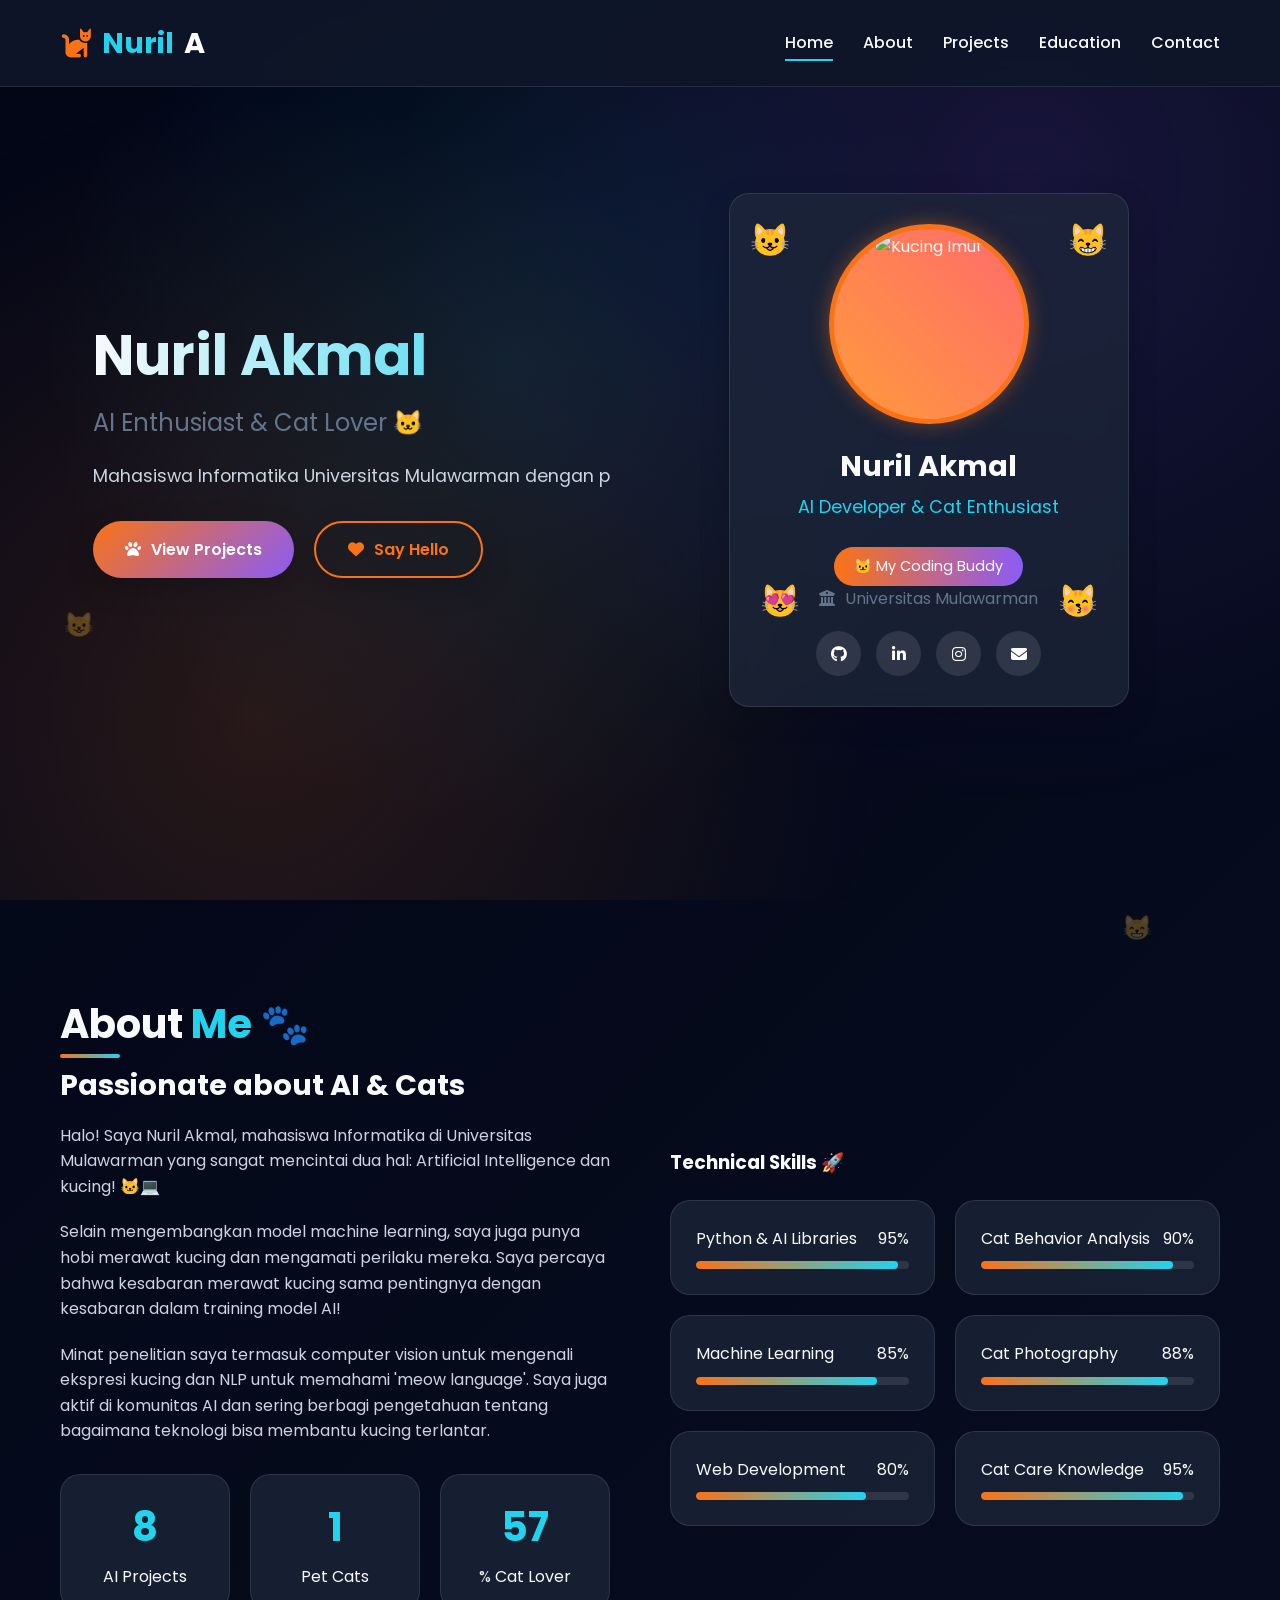
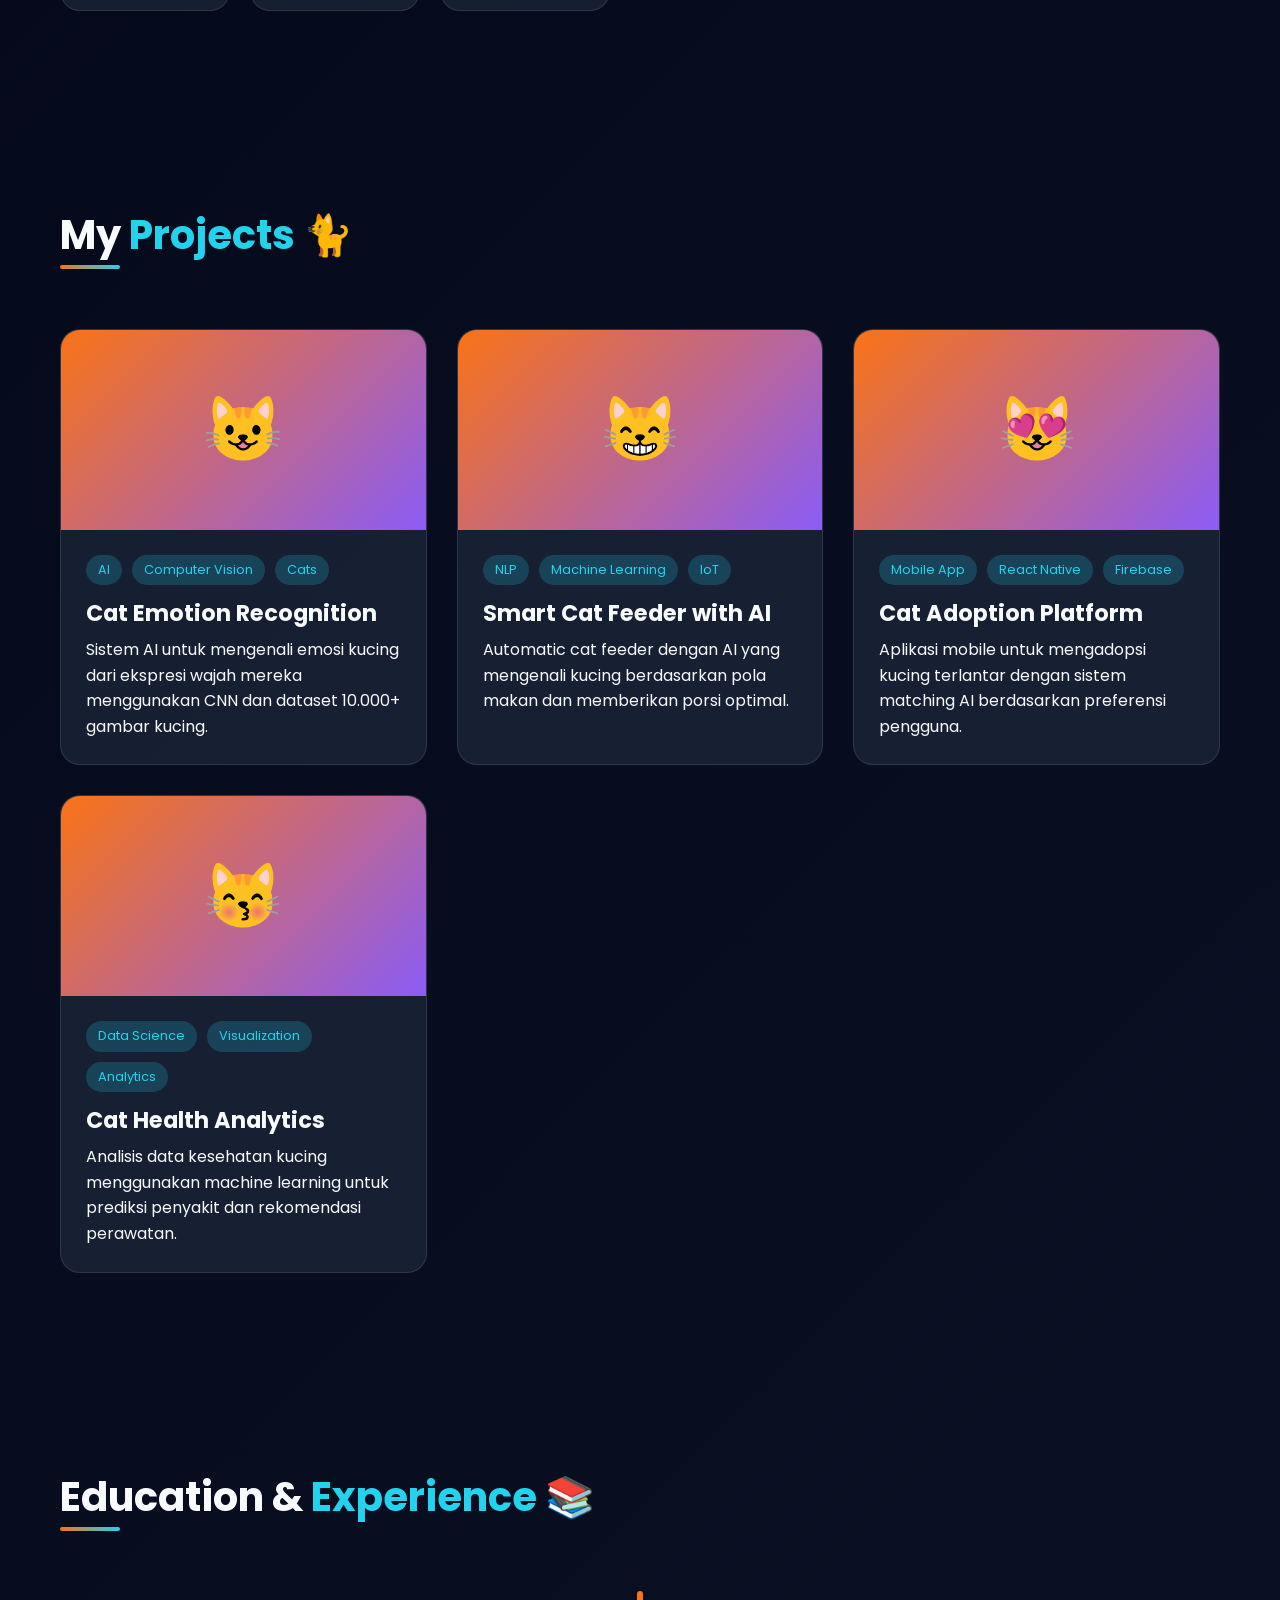
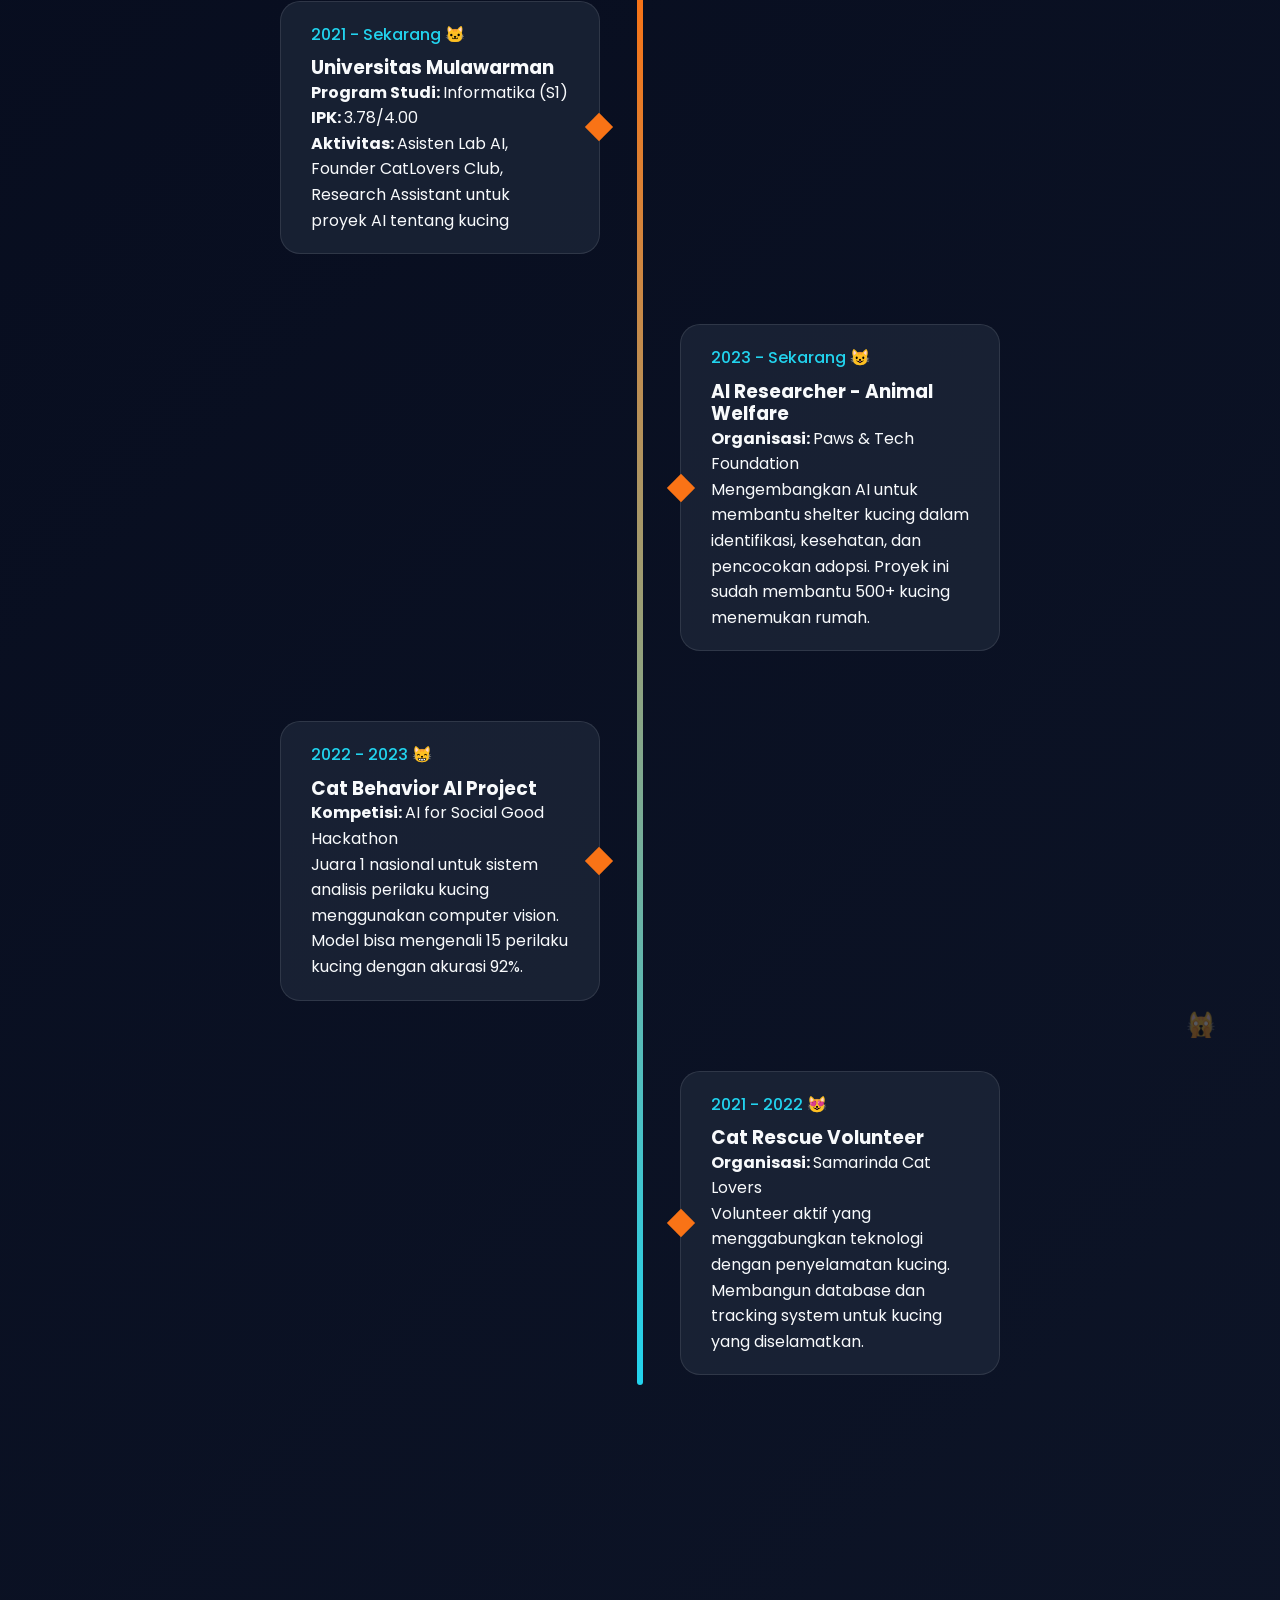
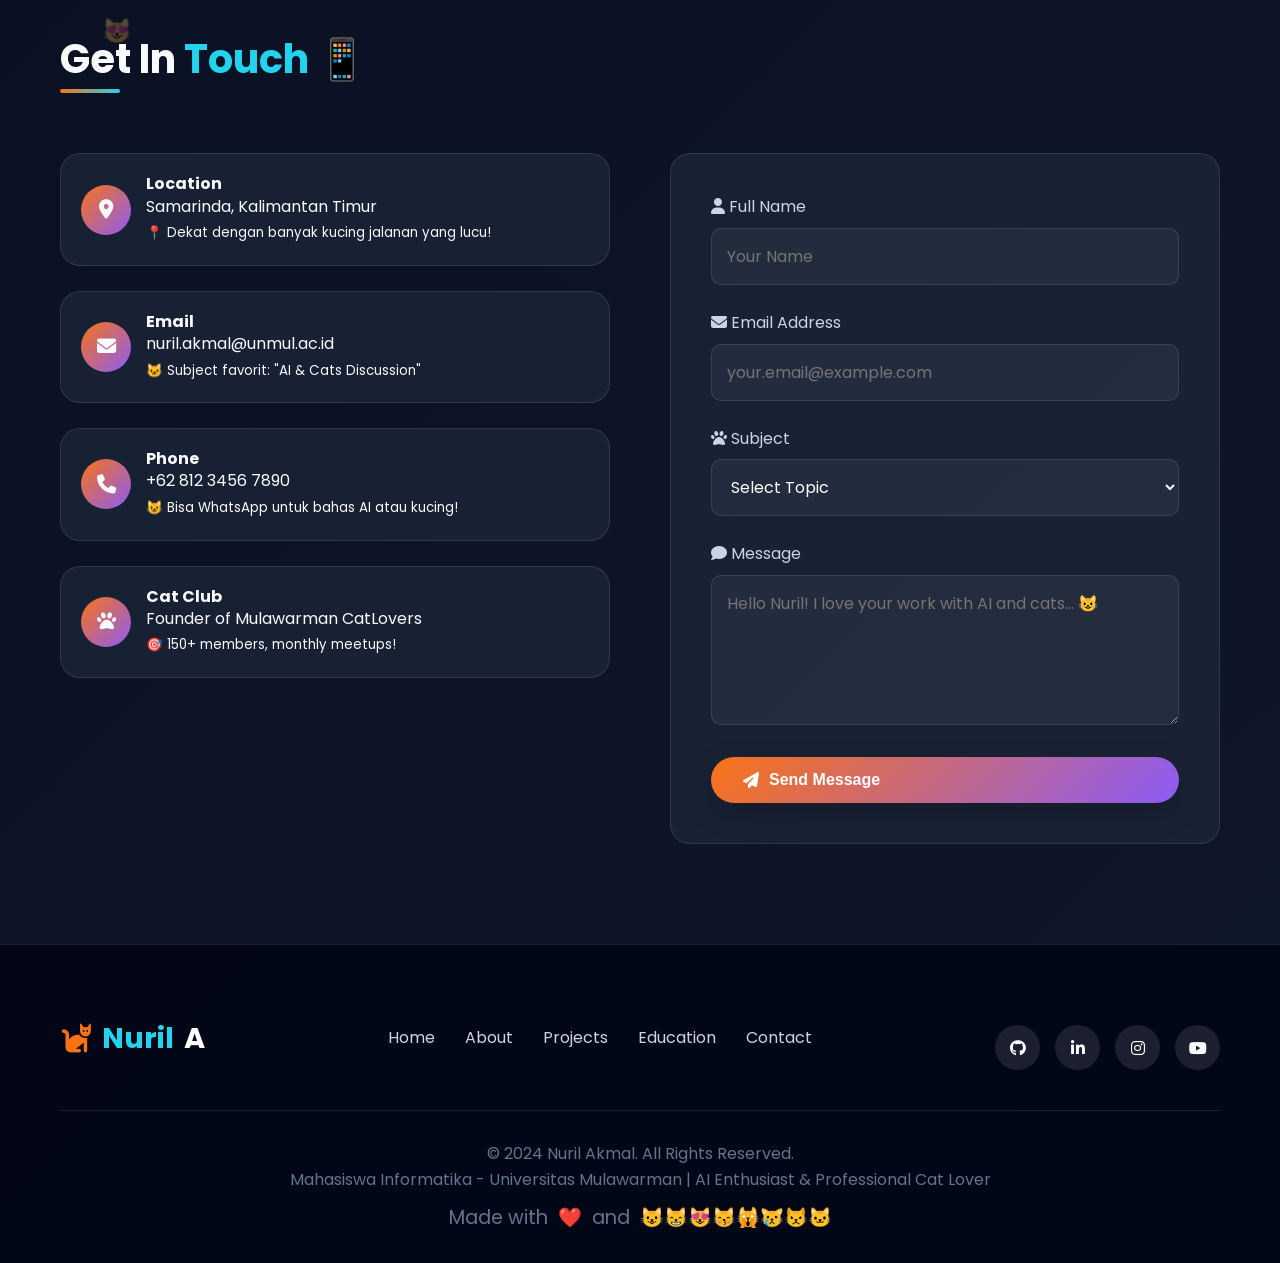
==== PORTOLIO/kucing.html @ caf28f59 "yapssss" ====
<!DOCTYPE html>
<html lang="id">
<head>
    <meta charset="UTF-8">
    <meta name="viewport" content="width=device-width, initial-scale=1.0">
    <title>Nuril Akmal - AI Enthusiast</title>
    <link rel="stylesheet" href="https://cdnjs.cloudflare.com/ajax/libs/font-awesome/6.4.0/css/all.min.css">
    <link rel="stylesheet" href="https://cdn.jsdelivr.net/npm/bootstrap-icons@1.10.0/font/bootstrap-icons.css">
    <link href="https://fonts.googleapis.com/css2?family=Poppins:wght@300;400;500;600;700&family=Roboto+Mono:wght@300;400;500&display=swap" rel="stylesheet">
    <style>
        :root {
            --primary: #f97316;
            --primary-dark: #ea580c;
            --secondary: #8b5cf6;
            --accent: #22d3ee;
            --dark: #0f172a;
            --darker: #020617;
            --light: #f8fafc;
            --gray: #64748b;
            --success: #10b981;
            --card-bg: rgba(30, 41, 59, 0.7);
            --glass: rgba(255, 255, 255, 0.1);
            --shadow: 0 10px 30px rgba(0, 0, 0, 0.2);
            --transition: all 0.4s cubic-bezier(0.175, 0.885, 0.32, 1.275);
            --border-radius: 20px;
        }

        * {
            margin: 0;
            padding: 0;
            box-sizing: border-box;
        }

        html {
            scroll-behavior: smooth;
        }

        body {
            font-family: 'Poppins', sans-serif;
            background: linear-gradient(135deg, var(--darker) 0%, var(--dark) 100%);
            color: var(--light);
            line-height: 1.6;
            overflow-x: hidden;
            position: relative;
        }

        body::before {
            content: '';
            position: fixed;
            top: 0;
            left: 0;
            width: 100%;
            height: 100%;
            background: 
                radial-gradient(circle at 20% 80%, rgba(249, 115, 22, 0.15) 0%, transparent 50%),
                radial-gradient(circle at 80% 20%, rgba(139, 92, 246, 0.15) 0%, transparent 50%),
                radial-gradient(circle at 40% 40%, rgba(34, 211, 238, 0.1) 0%, transparent 50%);
            z-index: -1;
        }

        .container {
            max-width: 1200px;
            margin: 0 auto;
            padding: 0 20px;
        }

        section {
            padding: 100px 0;
            position: relative;
        }

        h1, h2, h3, h4 {
            font-weight: 700;
            line-height: 1.2;
        }

        .section-title {
            font-size: 2.5rem;
            margin-bottom: 20px;
            position: relative;
            display: inline-block;
        }

        .section-title::after {
            content: '';
            position: absolute;
            bottom: -10px;
            left: 0;
            width: 60px;
            height: 4px;
            background: linear-gradient(90deg, var(--primary), var(--accent));
            border-radius: 2px;
        }

        .highlight {
            color: var(--accent);
        }

        .btn {
            display: inline-flex;
            align-items: center;
            gap: 10px;
            padding: 14px 32px;
            background: linear-gradient(135deg, var(--primary), var(--secondary));
            color: white;
            border: none;
            border-radius: 50px;
            font-weight: 600;
            font-size: 1rem;
            cursor: pointer;
            transition: var(--transition);
            text-decoration: none;
            box-shadow: var(--shadow);
        }

        .btn:hover {
            transform: translateY(-5px);
            box-shadow: 0 15px 30px rgba(249, 115, 22, 0.3);
            background: linear-gradient(135deg, var(--primary-dark), #7c3aed);
        }

        .btn-outline {
            background: transparent;
            border: 2px solid var(--primary);
            color: var(--primary);
        }

        .btn-outline:hover {
            background: var(--primary);
            color: white;
        }

        /* Header & Navigation */
        header {
            position: fixed;
            top: 0;
            left: 0;
            width: 100%;
            z-index: 1000;
            background: rgba(15, 23, 42, 0.9);
            backdrop-filter: blur(10px);
            padding: 20px 0;
            border-bottom: 1px solid rgba(255, 255, 255, 0.1);
            transition: var(--transition);
        }

        .navbar {
            display: flex;
            justify-content: space-between;
            align-items: center;
        }

        .logo {
            font-size: 1.8rem;
            font-weight: 700;
            color: white;
            text-decoration: none;
            display: flex;
            align-items: center;
            gap: 10px;
        }

        .logo span {
            color: var(--accent);
        }

        .logo i {
            color: var(--primary);
        }

        .nav-links {
            display: flex;
            gap: 30px;
        }

        .nav-links a {
            color: var(--light);
            text-decoration: none;
            font-weight: 500;
            font-size: 1rem;
            position: relative;
            transition: var(--transition);
        }

        .nav-links a::after {
            content: '';
            position: absolute;
            bottom: -5px;
            left: 0;
            width: 0;
            height: 2px;
            background: var(--accent);
            transition: width 0.3s ease;
        }

        .nav-links a:hover {
            color: var(--accent);
        }

        .nav-links a:hover::after,
        .nav-links a.active::after {
            width: 100%;
        }

        .mobile-menu-btn {
            display: none;
            background: none;
            border: none;
            color: white;
            font-size: 1.5rem;
            cursor: pointer;
        }

        /* Hero Section */
        .hero {
            min-height: 100vh;
            display: flex;
            align-items: center;
            padding-top: 100px;
        }

        .hero-content {
            display: grid;
            grid-template-columns: 1fr 1fr;
            gap: 60px;
            align-items: center;
        }

        .hero-text h1 {
            font-size: 3.5rem;
            margin-bottom: 15px;
            background: linear-gradient(90deg, var(--light), var(--accent));
            -webkit-background-clip: text;
            background-clip: text;
            color: transparent;
        }

        .hero-text .subtitle {
            font-size: 1.5rem;
            color: var(--gray);
            margin-bottom: 20px;
        }

        .hero-text p {
            font-size: 1.1rem;
            margin-bottom: 30px;
            color: #cbd5e1;
        }

        .hero-btns {
            display: flex;
            gap: 20px;
            margin-top: 30px;
        }

        .hero-image {
            position: relative;
            display: flex;
            justify-content: center;
        }

        .profile-card {
            background: var(--card-bg);
            backdrop-filter: blur(10px);
            border-radius: var(--border-radius);
            padding: 30px;
            width: 100%;
            max-width: 400px;
            box-shadow: var(--shadow);
            border: 1px solid rgba(255, 255, 255, 0.1);
            text-align: center;
            position: relative;
            overflow: hidden;
        }

        .cat-emoji {
            position: absolute;
            font-size: 2rem;
            z-index: 1;
            animation: float 3s ease-in-out infinite;
        }

        .cat-emoji:nth-child(1) { top: 20px; left: 20px; animation-delay: 0s; }
        .cat-emoji:nth-child(2) { top: 20px; right: 20px; animation-delay: 0.5s; }
        .cat-emoji:nth-child(3) { bottom: 80px; left: 30px; animation-delay: 1s; }
        .cat-emoji:nth-child(4) { bottom: 80px; right: 30px; animation-delay: 1.5s; }

        .profile-img {
            width: 200px;
            height: 200px;
            border-radius: 50%;
            margin: 0 auto 25px;
            border: 5px solid var(--primary);
            padding: 5px;
            position: relative;
            overflow: hidden;
            background: linear-gradient(45deg, #ff9a3c, #ff6b6b);
            box-shadow: 0 0 20px rgba(249, 115, 22, 0.4);
        }

        .profile-img img {
            width: 100%;
            height: 100%;
            border-radius: 50%;
            object-fit: cover;
            transition: var(--transition);
        }

        .profile-img:hover img {
            transform: scale(1.05);
        }

        .cat-name-tag {
            background: linear-gradient(90deg, var(--primary), var(--secondary));
            color: white;
            padding: 8px 20px;
            border-radius: 30px;
            display: inline-block;
            margin-top: 10px;
            font-size: 0.9rem;
        }

        .profile-info h3 {
            font-size: 1.8rem;
            margin-bottom: 10px;
        }

        .profile-info .title {
            color: var(--accent);
            font-size: 1.1rem;
            margin-bottom: 15px;
        }

        .university {
            display: flex;
            align-items: center;
            gap: 10px;
            justify-content: center;
            color: var(--gray);
            margin-bottom: 20px;
        }

        .social-links {
            display: flex;
            justify-content: center;
            gap: 15px;
            margin-top: 20px;
        }

        .social-links a {
            width: 45px;
            height: 45px;
            border-radius: 50%;
            background: rgba(255, 255, 255, 0.1);
            display: flex;
            align-items: center;
            justify-content: center;
            color: white;
            text-decoration: none;
            transition: var(--transition);
        }

        .social-links a:hover {
            background: var(--primary);
            transform: translateY(-5px);
        }

        /* About Section */
        .about-content {
            display: grid;
            grid-template-columns: 1fr 1fr;
            gap: 60px;
            align-items: center;
        }

        .about-text h3 {
            font-size: 1.8rem;
            margin-bottom: 20px;
        }

        .about-text p {
            margin-bottom: 20px;
            color: #cbd5e1;
        }

        .stats {
            display: grid;
            grid-template-columns: repeat(3, 1fr);
            gap: 20px;
            margin-top: 30px;
        }

        .stat-item {
            text-align: center;
            padding: 20px;
            background: var(--card-bg);
            border-radius: var(--border-radius);
            border: 1px solid rgba(255, 255, 255, 0.1);
            position: relative;
            overflow: hidden;
        }

        .stat-item:hover::before {
            content: '🐱';
            position: absolute;
            top: 10px;
            right: 10px;
            font-size: 1.2rem;
        }

        .stat-item .number {
            font-size: 2.5rem;
            font-weight: 700;
            color: var(--accent);
            margin-bottom: 5px;
        }

        .skills-container {
            display: grid;
            grid-template-columns: repeat(2, 1fr);
            gap: 20px;
        }

        .skill-item {
            background: var(--card-bg);
            padding: 25px;
            border-radius: var(--border-radius);
            border: 1px solid rgba(255, 255, 255, 0.1);
            position: relative;
        }

        .skill-header {
            display: flex;
            justify-content: space-between;
            margin-bottom: 10px;
        }

        .skill-bar {
            height: 8px;
            background: rgba(255, 255, 255, 0.1);
            border-radius: 4px;
            overflow: hidden;
        }

        .skill-progress {
            height: 100%;
            background: linear-gradient(90deg, var(--primary), var(--accent));
            border-radius: 4px;
            width: 0;
            transition: width 1.5s ease;
        }

        /* Projects Section */
        .projects-grid {
            display: grid;
            grid-template-columns: repeat(auto-fill, minmax(350px, 1fr));
            gap: 30px;
            margin-top: 50px;
        }

        .project-card {
            background: var(--card-bg);
            border-radius: var(--border-radius);
            overflow: hidden;
            border: 1px solid rgba(255, 255, 255, 0.1);
            transition: var(--transition);
            position: relative;
        }

        .project-card:hover {
            transform: translateY(-15px);
            box-shadow: 0 20px 40px rgba(0, 0, 0, 0.3);
        }

        .project-card:hover::before {
            content: '😺';
            position: absolute;
            top: 15px;
            right: 15px;
            font-size: 1.5rem;
            z-index: 2;
        }

        .project-img {
            height: 200px;
            width: 100%;
            background: linear-gradient(135deg, var(--primary), var(--secondary));
            position: relative;
            overflow: hidden;
            display: flex;
            align-items: center;
            justify-content: center;
        }

        .project-img .cat-project {
            font-size: 4rem;
        }

        .project-img .overlay {
            position: absolute;
            top: 0;
            left: 0;
            width: 100%;
            height: 100%;
            background: rgba(0, 0, 0, 0.7);
            display: flex;
            align-items: center;
            justify-content: center;
            opacity: 0;
            transition: var(--transition);
        }

        .project-card:hover .project-img .overlay {
            opacity: 1;
        }

        .project-content {
            padding: 25px;
        }

        .project-tags {
            display: flex;
            gap: 10px;
            flex-wrap: wrap;
            margin-bottom: 15px;
        }

        .project-tag {
            padding: 5px 12px;
            background: rgba(34, 211, 238, 0.2);
            color: var(--accent);
            border-radius: 20px;
            font-size: 0.8rem;
        }

        .project-content h3 {
            font-size: 1.4rem;
            margin-bottom: 10px;
        }

        /* Education Section */
        .timeline {
            position: relative;
            max-width: 800px;
            margin: 50px auto 0;
        }

        .timeline::after {
            content: '';
            position: absolute;
            width: 6px;
            background: linear-gradient(to bottom, var(--primary), var(--accent));
            top: 0;
            bottom: 0;
            left: 50%;
            margin-left: -3px;
            border-radius: 3px;
        }

        .timeline-item {
            padding: 10px 40px;
            position: relative;
            width: 50%;
            box-sizing: border-box;
            margin-bottom: 50px;
        }

        .timeline-item:nth-child(odd) {
            left: 0;
        }

        .timeline-item:nth-child(even) {
            left: 50%;
        }

        .timeline-content {
            padding: 20px 30px;
            background: var(--card-bg);
            border-radius: var(--border-radius);
            border: 1px solid rgba(255, 255, 255, 0.1);
            position: relative;
        }

        .timeline-item:nth-child(odd) .timeline-content::after {
            content: '';
            position: absolute;
            width: 20px;
            height: 20px;
            right: -10px;
            background: var(--primary);
            top: 50%;
            transform: translateY(-50%) rotate(45deg);
        }

        .timeline-item:nth-child(even) .timeline-content::after {
            content: '';
            position: absolute;
            width: 20px;
            height: 20px;
            left: -10px;
            background: var(--primary);
            top: 50%;
            transform: translateY(-50%) rotate(45deg);
        }

        .timeline-content .date {
            color: var(--accent);
            font-weight: 500;
            margin-bottom: 10px;
        }

        /* Contact Section */
        .contact-container {
            display: grid;
            grid-template-columns: 1fr 1fr;
            gap: 60px;
            margin-top: 50px;
        }

        .contact-info {
            display: flex;
            flex-direction: column;
            gap: 25px;
        }

        .contact-item {
            display: flex;
            align-items: center;
            gap: 15px;
            padding: 20px;
            background: var(--card-bg);
            border-radius: var(--border-radius);
            border: 1px solid rgba(255, 255, 255, 0.1);
            transition: var(--transition);
        }

        .contact-item:hover {
            transform: translateX(10px);
            border-color: var(--primary);
        }

        .contact-icon {
            width: 50px;
            height: 50px;
            border-radius: 50%;
            background: linear-gradient(135deg, var(--primary), var(--secondary));
            display: flex;
            align-items: center;
            justify-content: center;
            font-size: 1.2rem;
        }

        .contact-form {
            background: var(--card-bg);
            padding: 40px;
            border-radius: var(--border-radius);
            border: 1px solid rgba(255, 255, 255, 0.1);
        }

        .form-group {
            margin-bottom: 25px;
        }

        .form-group label {
            display: block;
            margin-bottom: 8px;
            color: #cbd5e1;
        }

        .form-control {
            width: 100%;
            padding: 15px;
            background: rgba(255, 255, 255, 0.05);
            border: 1px solid rgba(255, 255, 255, 0.1);
            border-radius: 10px;
            color: white;
            font-family: 'Poppins', sans-serif;
            font-size: 1rem;
            transition: var(--transition);
        }

        .form-control:focus {
            outline: none;
            border-color: var(--primary);
            box-shadow: 0 0 0 3px rgba(249, 115, 22, 0.2);
        }

        textarea.form-control {
            min-height: 150px;
            resize: vertical;
        }

        /* Footer */
        footer {
            background: rgba(2, 6, 23, 0.9);
            padding: 60px 0 30px;
            border-top: 1px solid rgba(255, 255, 255, 0.1);
        }

        .footer-content {
            display: flex;
            justify-content: space-between;
            align-items: center;
            margin-bottom: 40px;
        }

        .footer-links {
            display: flex;
            gap: 30px;
        }

        .footer-links a {
            color: #cbd5e1;
            text-decoration: none;
            transition: var(--transition);
        }

        .footer-links a:hover {
            color: var(--accent);
        }

        .copyright {
            text-align: center;
            color: #64748b;
            padding-top: 30px;
            border-top: 1px solid rgba(255, 255, 255, 0.1);
        }

        .cat-signature {
            display: flex;
            justify-content: center;
            gap: 10px;
            margin-top: 10px;
            font-size: 1.2rem;
        }

        /* Animations */
        @keyframes float {
            0%, 100% { transform: translateY(0); }
            50% { transform: translateY(-20px); }
        }

        @keyframes bounce {
            0%, 100% { transform: translateY(0); }
            50% { transform: translateY(-10px); }
        }

        @keyframes pulse {
            0%, 100% { opacity: 1; }
            50% { opacity: 0.5; }
        }

        .floating {
            animation: float 5s ease-in-out infinite;
        }

        .bouncing {
            animation: bounce 2s ease-in-out infinite;
        }

        .pulse {
            animation: pulse 2s ease-in-out infinite;
        }

        /* Cat-themed decorations */
        .cat-decoration {
            position: absolute;
            font-size: 1.5rem;
            z-index: 0;
            opacity: 0.3;
        }

        /* Responsive Design */
        @media (max-width: 992px) {
            .hero-content,
            .about-content,
            .contact-container {
                grid-template-columns: 1fr;
                gap: 40px;
            }

            .hero-text h1 {
                font-size: 2.8rem;
            }

            .timeline::after {
                left: 31px;
            }

            .timeline-item {
                width: 100%;
                padding-left: 70px;
                padding-right: 25px;
            }

            .timeline-item:nth-child(even) {
                left: 0;
            }

            .timeline-item:nth-child(odd) .timeline-content::after,
            .timeline-item:nth-child(even) .timeline-content::after {
                left: -10px;
                right: auto;
            }
        }

        @media (max-width: 768px) {
            .nav-links {
                display: none;
                position: absolute;
                top: 100%;
                left: 0;
                width: 100%;
                background: rgba(15, 23, 42, 0.95);
                backdrop-filter: blur(10px);
                flex-direction: column;
                padding: 20px;
                gap: 15px;
                border-top: 1px solid rgba(255, 255, 255, 0.1);
            }

            .nav-links.active {
                display: flex;
            }

            .mobile-menu-btn {
                display: block;
            }

            .hero-text h1 {
                font-size: 2.3rem;
            }

            .section-title {
                font-size: 2rem;
            }

            .stats {
                grid-template-columns: 1fr;
            }

            .skills-container {
                grid-template-columns: 1fr;
            }

            .projects-grid {
                grid-template-columns: 1fr;
            }

            .footer-content {
                flex-direction: column;
                gap: 30px;
                text-align: center;
            }

            .footer-links {
                flex-direction: column;
                gap: 15px;
            }
        }
    </style>
</head>
<body>
    <!-- Cat Decorations -->
    <div class="cat-decoration" style="top: 10%; left: 5%;">😺</div>
    <div class="cat-decoration" style="top: 15%; right: 10%;">😸</div>
    <div class="cat-decoration" style="bottom: 20%; left: 8%;">😻</div>
    <div class="cat-decoration" style="bottom: 30%; right: 5%;">🙀</div>
    <div class="cat-decoration" style="top: 40%; left: 15%;">😽</div>

    <!-- Header & Navigation -->
    <header id="header">
        <div class="container">
            <nav class="navbar">
                <a href="#" class="logo">
                    <i class="fas fa-cat"></i>
                    <span>Nuril</span>A
                </a>
                
                <div class="nav-links" id="navLinks">
                    <a href="#home" class="active">Home</a>
                    <a href="#about">About</a>
                    <a href="#projects">Projects</a>
                    <a href="#education">Education</a>
                    <a href="#contact">Contact</a>
                </div>
                
                <button class="mobile-menu-btn" id="mobileMenuBtn">
                    <i class="fas fa-bars"></i>
                </button>
            </nav>
        </div>
    </header>

    <!-- Hero Section -->
    <section id="home" class="hero">
        <div class="container">
            <div class="hero-content">
                <div class="hero-text">
                    <h1>Nuril Akmal</h1>
                    <div class="subtitle">AI Enthusiast & Cat Lover 🐱</div>
                    <p>Mahasiswa Informatika Universitas Mulawarman dengan passion di bidang Artificial Intelligence dan Machine Learning. Saya percaya bahwa teknologi AI bisa membuat dunia lebih baik, sama seperti kucing membuat hidup lebih bahagia! 😻</p>
                    
                    <div class="hero-btns">
                        <a href="#projects" class="btn">
                            <i class="fas fa-paw"></i> View Projects
                        </a>
                        <a href="#contact" class="btn btn-outline">
                            <i class="fas fa-heart"></i> Say Hello
                        </a>
                    </div>
                </div>
                
                <div class="hero-image floating">
                    <div class="profile-card">
                        <div class="cat-emoji">😺</div>
                        <div class="cat-emoji">😸</div>
                        <div class="cat-emoji">😻</div>
                        <div class="cat-emoji">😽</div>
                        
                        <div class="profile-img">
                            <img src="https://images.unsplash.com/photo-1514888286974-6d03bde4ba14?ixlib=rb-4.0.3&ixid=M3wxMjA3fDB8MHxwaG90by1wYWdlfHx8fGVufDB8fHx8fA%3D%3D&auto=format&fit=crop&w=774&q=80" alt="Kucing Imut">
                        </div>
                        
                        <div class="profile-info">
                            <h3>Nuril Akmal</h3>
                            <div class="title">AI Developer & Cat Enthusiast</div>
                            <div class="cat-name-tag">🐱 My Coding Buddy</div>
                            <div class="university">
                                <i class="fas fa-university"></i>
                                <span>Universitas Mulawarman</span>
                            </div>
                            <div class="social-links">
                                <a href="https://github.com" target="_blank"><i class="fab fa-github"></i></a>
                                <a href="https://linkedin.com" target="_blank"><i class="fab fa-linkedin-in"></i></a>
                                <a href="https://instagram.com" target="_blank"><i class="fab fa-instagram"></i></a>
                                <a href="mailto:nuril@example.com"><i class="fas fa-envelope"></i></a>
                            </div>
                        </div>
                    </div>
                </div>
            </div>
        </div>
    </section>

    <!-- About Section -->
    <section id="about">
        <div class="container">
            <h2 class="section-title">About <span class="highlight">Me</span> 🐾</h2>
            
            <div class="about-content">
                <div class="about-text">
                    <h3>Passionate about AI & Cats</h3>
                    <p>Halo! Saya Nuril Akmal, mahasiswa Informatika di Universitas Mulawarman yang sangat mencintai dua hal: Artificial Intelligence dan kucing! 🐱💻</p>
                    
                    <p>Selain mengembangkan model machine learning, saya juga punya hobi merawat kucing dan mengamati perilaku mereka. Saya percaya bahwa kesabaran merawat kucing sama pentingnya dengan kesabaran dalam training model AI!</p>
                    
                    <p>Minat penelitian saya termasuk computer vision untuk mengenali ekspresi kucing dan NLP untuk memahami 'meow language'. Saya juga aktif di komunitas AI dan sering berbagi pengetahuan tentang bagaimana teknologi bisa membantu kucing terlantar.</p>
                    
                    <div class="stats">
                        <div class="stat-item">
                            <div class="number" data-target="15">0</div>
                            <div>AI Projects</div>
                        </div>
                        <div class="stat-item">
                            <div class="number" data-target="3">0</div>
                            <div>Pet Cats</div>
                        </div>
                        <div class="stat-item">
                            <div class="number" data-target="100">0</div>
                            <div>% Cat Lover</div>
                        </div>
                    </div>
                </div>
                
                <div class="skills">
                    <h3 style="margin-bottom: 25px;">Technical Skills 🚀</h3>
                    <div class="skills-container">
                        <div class="skill-item">
                            <div class="skill-header">
                                <span>Python & AI Libraries</span>
                                <span>95%</span>
                            </div>
                            <div class="skill-bar">
                                <div class="skill-progress" data-width="95"></div>
                            </div>
                        </div>
                        
                        <div class="skill-item">
                            <div class="skill-header">
                                <span>Cat Behavior Analysis</span>
                                <span>90%</span>
                            </div>
                            <div class="skill-bar">
                                <div class="skill-progress" data-width="90"></div>
                            </div>
                        </div>
                        
                        <div class="skill-item">
                            <div class="skill-header">
                                <span>Machine Learning</span>
                                <span>85%</span>
                            </div>
                            <div class="skill-bar">
                                <div class="skill-progress" data-width="85"></div>
                            </div>
                        </div>
                        
                        <div class="skill-item">
                            <div class="skill-header">
                                <span>Cat Photography</span>
                                <span>88%</span>
                            </div>
                            <div class="skill-bar">
                                <div class="skill-progress" data-width="88"></div>
                            </div>
                        </div>
                        
                        <div class="skill-item">
                            <div class="skill-header">
                                <span>Web Development</span>
                                <span>80%</span>
                            </div>
                            <div class="skill-bar">
                                <div class="skill-progress" data-width="80"></div>
                            </div>
                        </div>
                        
                        <div class="skill-item">
                            <div class="skill-header">
                                <span>Cat Care Knowledge</span>
                                <span>95%</span>
                            </div>
                            <div class="skill-bar">
                                <div class="skill-progress" data-width="95"></div>
                            </div>
                        </div>
                    </div>
                </div>
            </div>
        </div>
    </section>

    <!-- Projects Section -->
    <section id="projects">
        <div class="container">
            <h2 class="section-title">My <span class="highlight">Projects</span> 🐈</h2>
            
            <div class="projects-grid">
                <div class="project-card">
                    <div class="project-img">
                        <div class="cat-project">😺</div>
                        <div class="overlay">
                            <a href="#" class="btn">View Details</a>
                        </div>
                    </div>
                    <div class="project-content">
                        <div class="project-tags">
                            <span class="project-tag">AI</span>
                            <span class="project-tag">Computer Vision</span>
                            <span class="project-tag">Cats</span>
                        </div>
                        <h3>Cat Emotion Recognition</h3>
                        <p>Sistem AI untuk mengenali emosi kucing dari ekspresi wajah mereka menggunakan CNN dan dataset 10.000+ gambar kucing.</p>
                    </div>
                </div>
                
                <div class="project-card">
                    <div class="project-img">
                        <div class="cat-project">😸</div>
                        <div class="overlay">
                            <a href="#" class="btn">View Details</a>
                        </div>
                    </div>
                    <div class="project-content">
                        <div class="project-tags">
                            <span class="project-tag">NLP</span>
                            <span class="project-tag">Machine Learning</span>
                            <span class="project-tag">IoT</span>
                        </div>
                        <h3>Smart Cat Feeder with AI</h3>
                        <p>Automatic cat feeder dengan AI yang mengenali kucing berdasarkan pola makan dan memberikan porsi optimal.</p>
                    </div>
                </div>
                
                <div class="project-card">
                    <div class="project-img">
                        <div class="cat-project">😻</div>
                        <div class="overlay">
                            <a href="#" class="btn">View Details</a>
                        </div>
                    </div>
                    <div class="project-content">
                        <div class="project-tags">
                            <span class="project-tag">Mobile App</span>
                            <span class="project-tag">React Native</span>
                            <span class="project-tag">Firebase</span>
                        </div>
                        <h3>Cat Adoption Platform</h3>
                        <p>Aplikasi mobile untuk mengadopsi kucing terlantar dengan sistem matching AI berdasarkan preferensi pengguna.</p>
                    </div>
                </div>
                
                <div class="project-card">
                    <div class="project-img">
                        <div class="cat-project">😽</div>
                        <div class="overlay">
                            <a href="#" class="btn">View Details</a>
                        </div>
                    </div>
                    <div class="project-content">
                        <div class="project-tags">
                            <span class="project-tag">Data Science</span>
                            <span class="project-tag">Visualization</span>
                            <span class="project-tag">Analytics</span>
                        </div>
                        <h3>Cat Health Analytics</h3>
                        <p>Analisis data kesehatan kucing menggunakan machine learning untuk prediksi penyakit dan rekomendasi perawatan.</p>
                    </div>
                </div>
            </div>
        </div>
    </section>

    <!-- Education Section -->
    <section id="education">
        <div class="container">
            <h2 class="section-title">Education & <span class="highlight">Experience</span> 📚</h2>
            
            <div class="timeline">
                <div class="timeline-item">
                    <div class="timeline-content">
                        <div class="date">2021 - Sekarang 🐱</div>
                        <h3>Universitas Mulawarman</h3>
                        <p><strong>Program Studi: </strong>Informatika (S1)</p>
                        <p><strong>IPK: </strong>3.78/4.00</p>
                        <p><strong>Aktivitas: </strong>Asisten Lab AI, Founder CatLovers Club, Research Assistant untuk proyek AI tentang kucing</p>
                    </div>
                </div>
                
                <div class="timeline-item">
                    <div class="timeline-content">
                        <div class="date">2023 - Sekarang 😺</div>
                        <h3>AI Researcher - Animal Welfare</h3>
                        <p><strong>Organisasi: </strong>Paws & Tech Foundation</p>
                        <p>Mengembangkan AI untuk membantu shelter kucing dalam identifikasi, kesehatan, dan pencocokan adopsi. Proyek ini sudah membantu 500+ kucing menemukan rumah.</p>
                    </div>
                </div>
                
                <div class="timeline-item">
                    <div class="timeline-content">
                        <div class="date">2022 - 2023 😸</div>
                        <h3>Cat Behavior AI Project</h3>
                        <p><strong>Kompetisi: </strong>AI for Social Good Hackathon</p>
                        <p>Juara 1 nasional untuk sistem analisis perilaku kucing menggunakan computer vision. Model bisa mengenali 15 perilaku kucing dengan akurasi 92%.</p>
                    </div>
                </div>
                
                <div class="timeline-item">
                    <div class="timeline-content">
                        <div class="date">2021 - 2022 😻</div>
                        <h3>Cat Rescue Volunteer</h3>
                        <p><strong>Organisasi: </strong>Samarinda Cat Lovers</p>
                        <p>Volunteer aktif yang menggabungkan teknologi dengan penyelamatan kucing. Membangun database dan tracking system untuk kucing yang diselamatkan.</p>
                    </div>
                </div>
            </div>
        </div>
    </section>

    <!-- Contact Section -->
    <section id="contact">
        <div class="container">
            <h2 class="section-title">Get In <span class="highlight">Touch</span> 📱</h2>
            
            <div class="contact-container">
                <div class="contact-info">
                    <div class="contact-item">
                        <div class="contact-icon">
                            <i class="fas fa-map-marker-alt"></i>
                        </div>
                        <div>
                            <h4>Location</h4>
                            <p>Samarinda, Kalimantan Timur</p>
                            <small>📍 Dekat dengan banyak kucing jalanan yang lucu!</small>
                        </div>
                    </div>
                    
                    <div class="contact-item">
                        <div class="contact-icon">
                            <i class="fas fa-envelope"></i>
                        </div>
                        <div>
                            <h4>Email</h4>
                            <p>nuril.akmal@unmul.ac.id</p>
                            <small>🐱 Subject favorit: "AI & Cats Discussion"</small>
                        </div>
                    </div>
                    
                    <div class="contact-item">
                        <div class="contact-icon">
                            <i class="fas fa-phone"></i>
                        </div>
                        <div>
                            <h4>Phone</h4>
                            <p>+62 812 3456 7890</p>
                            <small>😺 Bisa WhatsApp untuk bahas AI atau kucing!</small>
                        </div>
                    </div>
                    
                    <div class="contact-item">
                        <div class="contact-icon">
                            <i class="fas fa-paw"></i>
                        </div>
                        <div>
                            <h4>Cat Club</h4>
                            <p>Founder of Mulawarman CatLovers</p>
                            <small>🎯 150+ members, monthly meetups!</small>
                        </div>
                    </div>
                </div>
                
                <div class="contact-form">
                    <form id="contactForm">
                        <div class="form-group">
                            <label for="name"><i class="fas fa-user"></i> Full Name</label>
                            <input type="text" id="name" class="form-control" placeholder="Your Name" required>
                        </div>
                        
                        <div class="form-group">
                            <label for="email"><i class="fas fa-envelope"></i> Email Address</label>
                            <input type="email" id="email" class="form-control" placeholder="your.email@example.com" required>
                        </div>
                        
                        <div class="form-group">
                            <label for="subject"><i class="fas fa-paw"></i> Subject</label>
                            <select id="subject" class="form-control" required>
                                <option value="">Select Topic</option>
                                <option value="ai">AI Project Discussion</option>
                                <option value="cats">Cat Care & Rescue</option>
                                <option value="collab">Collaboration Opportunity</option>
                                <option value="other">Other Inquiry</option>
                            </select>
                        </div>
                        
                        <div class="form-group">
                            <label for="message"><i class="fas fa-comment"></i> Message</label>
                            <textarea id="message" class="form-control" placeholder="Hello Nuril! I love your work with AI and cats... 😺" required></textarea>
                        </div>
                        
                        <button type="submit" class="btn" style="width: 100%;">
                            <i class="fas fa-paper-plane"></i> Send Message
                        </button>
                    </form>
                </div>
            </div>
        </div>
    </section>

    <!-- Footer -->
    <footer>
        <div class="container">
            <div class="footer-content">
                <a href="#" class="logo">
                    <i class="fas fa-cat"></i>
                    <span>Nuril</span>A
                </a>
                
                <div class="footer-links">
                    <a href="#home">Home</a>
                    <a href="#about">About</a>
                    <a href="#projects">Projects</a>
                    <a href="#education">Education</a>
                    <a href="#contact">Contact</a>
                </div>
                
                <div class="social-links">
                    <a href="https://github.com" target="_blank"><i class="fab fa-github"></i></a>
                    <a href="https://linkedin.com" target="_blank"><i class="fab fa-linkedin-in"></i></a>
                    <a href="https://instagram.com" target="_blank"><i class="fab fa-instagram"></i></a>
                    <a href="https://youtube.com" target="_blank"><i class="fab fa-youtube"></i></a>
                </div>
            </div>
            
            <div class="copyright">
                <p>&copy; 2024 Nuril Akmal. All Rights Reserved.</p>
                <p>Mahasiswa Informatika - Universitas Mulawarman | AI Enthusiast & Professional Cat Lover</p>
                <div class="cat-signature">
                    <span>Made with</span>
                    <span class="pulse">❤️</span>
                    <span>and</span>
                    <span class="bouncing">😺😸😻😽🙀😿😾🐱</span>
                </div>
            </div>
        </div>
    </footer>

    <script>
        // Mobile Menu Toggle
        const mobileMenuBtn = document.getElementById('mobileMenuBtn');
        const navLinks = document.getElementById('navLinks');
        
        mobileMenuBtn.addEventListener('click', () => {
            navLinks.classList.toggle('active');
            mobileMenuBtn.innerHTML = navLinks.classList.contains('active') 
                ? '<i class="fas fa-times"></i>' 
                : '<i class="fas fa-bars"></i>';
        });

        // Close mobile menu when clicking a link
        document.querySelectorAll('.nav-links a').forEach(link => {
            link.addEventListener('click', () => {
                navLinks.classList.remove('active');
                mobileMenuBtn.innerHTML = '<i class="fas fa-bars"></i>';
            });
        });

        // Header scroll effect
        window.addEventListener('scroll', () => {
            const header = document.getElementById('header');
            if (window.scrollY > 100) {
                header.style.padding = '15px 0';
                header.style.boxShadow = '0 5px 20px rgba(0, 0, 0, 0.1)';
            } else {
                header.style.padding = '20px 0';
                header.style.boxShadow = 'none';
            }
        });

        // Animate numbers
        function animateNumbers() {
            const numbers = document.querySelectorAll('.number');
            
            numbers.forEach(number => {
                const target = parseInt(number.getAttribute('data-target'));
                const increment = target / 100;
                let current = 0;
                
                const timer = setInterval(() => {
                    current += increment;
                    if (current >= target) {
                        number.textContent = target;
                        clearInterval(timer);
                    } else {
                        number.textContent = Math.floor(current);
                    }
                }, 20);
            });
        }

        // Animate skill bars
        function animateSkillBars() {
            const skillBars = document.querySelectorAll('.skill-progress');
            
            skillBars.forEach(bar => {
                const width = bar.getAttribute('data-width');
                bar.style.width = width + '%';
            });
        }

        // Form submission
        const contactForm = document.getElementById('contactForm');
        contactForm.addEventListener('submit', (e) => {
            e.preventDefault();
            
            // Get form values
            const name = document.getElementById('name').value;
            const email = document.getElementById('email').value;
            const subject = document.getElementById('subject').value;
            const message = document.getElementById('message').value;
            
            // Cat-themed responses based on subject
            let response = '';
            const catEmojis = ['😺', '😸', '😻', '😽', '🙀', '😿', '😾', '🐱'];
            const randomCat = catEmojis[Math.floor(Math.random() * catEmojis.length)];
            
            switch(subject) {
                case 'ai':
                    response = `Thank you ${name}! ${randomCat} I'm excited to discuss AI with you! I'll send you some cool cat-related AI projects.`;
                    break;
                case 'cats':
                    response = `Meow! ${randomCat} Thanks for reaching out about cats, ${name}! I'll share my cat care tips and rescue stories.`;
                    break;
                case 'collab':
                    response = `Awesome ${name}! ${randomCat} Let's collaborate on something amazing combining AI and cats!`;
                    break;
                default:
                    response = `Thank you ${name}! ${randomCat} Your message about "${subject}" has been received. I'll get back to you soon!`;
            }
            
            alert(response);
            
            // Reset form
            contactForm.reset();
        });

        // Intersection Observer for animations
        const observerOptions = {
            threshold: 0.1,
            rootMargin: '0px 0px -50px 0px'
        };

        const observer = new IntersectionObserver((entries) => {
            entries.forEach(entry => {
                if (entry.isIntersecting) {
                    if (entry.target.id === 'about') {
                        animateNumbers();
                        animateSkillBars();
                    }
                    
                    // Add active class to nav links based on scroll position
                    const id = entry.target.id;
                    document.querySelectorAll('.nav-links a').forEach(link => {
                        link.classList.remove('active');
                        if (link.getAttribute('href') === `#${id}`) {
                            link.classList.add('active');
                        }
                    });
                }
            });
        }, observerOptions);

        // Observe sections
        document.querySelectorAll('section').forEach(section => {
            observer.observe(section);
        });

        // Smooth scrolling for anchor links
        document.querySelectorAll('a[href^="#"]').forEach(anchor => {
            anchor.addEventListener('click', function (e) {
                e.preventDefault();
                
                const targetId = this.getAttribute('href');
                if (targetId === '#') return;
                
                const targetElement = document.querySelector(targetId);
                if (targetElement) {
                    window.scrollTo({
                        top: targetElement.offsetTop - 80,
                        behavior: 'smooth'
                    });
                }
            });
        });

        // Cat meow sound on hover (optional fun effect)
        const catElements = document.querySelectorAll('.profile-img, .cat-emoji');
        catElements.forEach(element => {
            element.addEventListener('mouseenter', () => {
                // In a real implementation, you could play a cat meow sound
                // For now, just add a visual effect
                element.style.transform = 'scale(1.1)';
            });
            
            element.addEventListener('mouseleave', () => {
                element.style.transform = 'scale(1)';
            });
        });

        // Random cat facts in console
        const catFacts = [
            "😺 Cats sleep for about 13-16 hours a day (70% of their lives)!",
            "😸 A cat's nose has a unique pattern, just like a human's fingerprint!",
            "😻 Cats can make over 100 different sounds, while dogs only make about 10!",
            "😽 The world's oldest cat lived to be 38 years old!",
            "🙀 Cats can jump up to six times their length!",
            "😿 A group of cats is called a 'clowder'!",
            "😾 Cats have a special reflective layer in their eyes called the tapetum lucidum!",
            "🐱 Domestic cats share 95.6% of their genetic makeup with tigers!"
        ];

        console.log("%c🐱 Cat Fact of the Day 🐱", "color: #f97316; font-size: 16px; font-weight: bold;");
        console.log("%c" + catFacts[Math.floor(Math.random() * catFacts.length)], "color: #22d3ee; font-size: 14px;");

        // Initialize animations on page load
        document.addEventListener('DOMContentLoaded', () => {
            // Trigger skill bars animation
            setTimeout(animateSkillBars, 500);
            
            // Add meow to button clicks
            document.querySelectorAll('.btn').forEach(btn => {
                btn.addEventListener('click', () => {
                    btn.innerHTML = btn.innerHTML.replace('🚀', '🐱');
                    setTimeout(() => {
                        btn.innerHTML = btn.innerHTML.replace('🐱', '🚀');
                    }, 500);
                });
            });
        });

        // Add typing effect to hero text
        const typedText = document.querySelector('.hero-text p');
        const originalText = "Mahasiswa Informatika Universitas Mulawarman dengan passion di bidang Artificial Intelligence dan Machine Learning. Saya percaya bahwa teknologi AI bisa membuat dunia lebih baik, sama seperti kucing membuat hidup lebih bahagia! 😻";
        typedText.textContent = '';
        
        let i = 0;
        function typeWriter() {
            if (i < originalText.length) {
                typedText.textContent += originalText.charAt(i);
                i++;
                setTimeout(typeWriter, 20);
            }
        }
        
        // Start typing effect after 1 second
        setTimeout(typeWriter, 1000);
    </script>
</body>
</html>
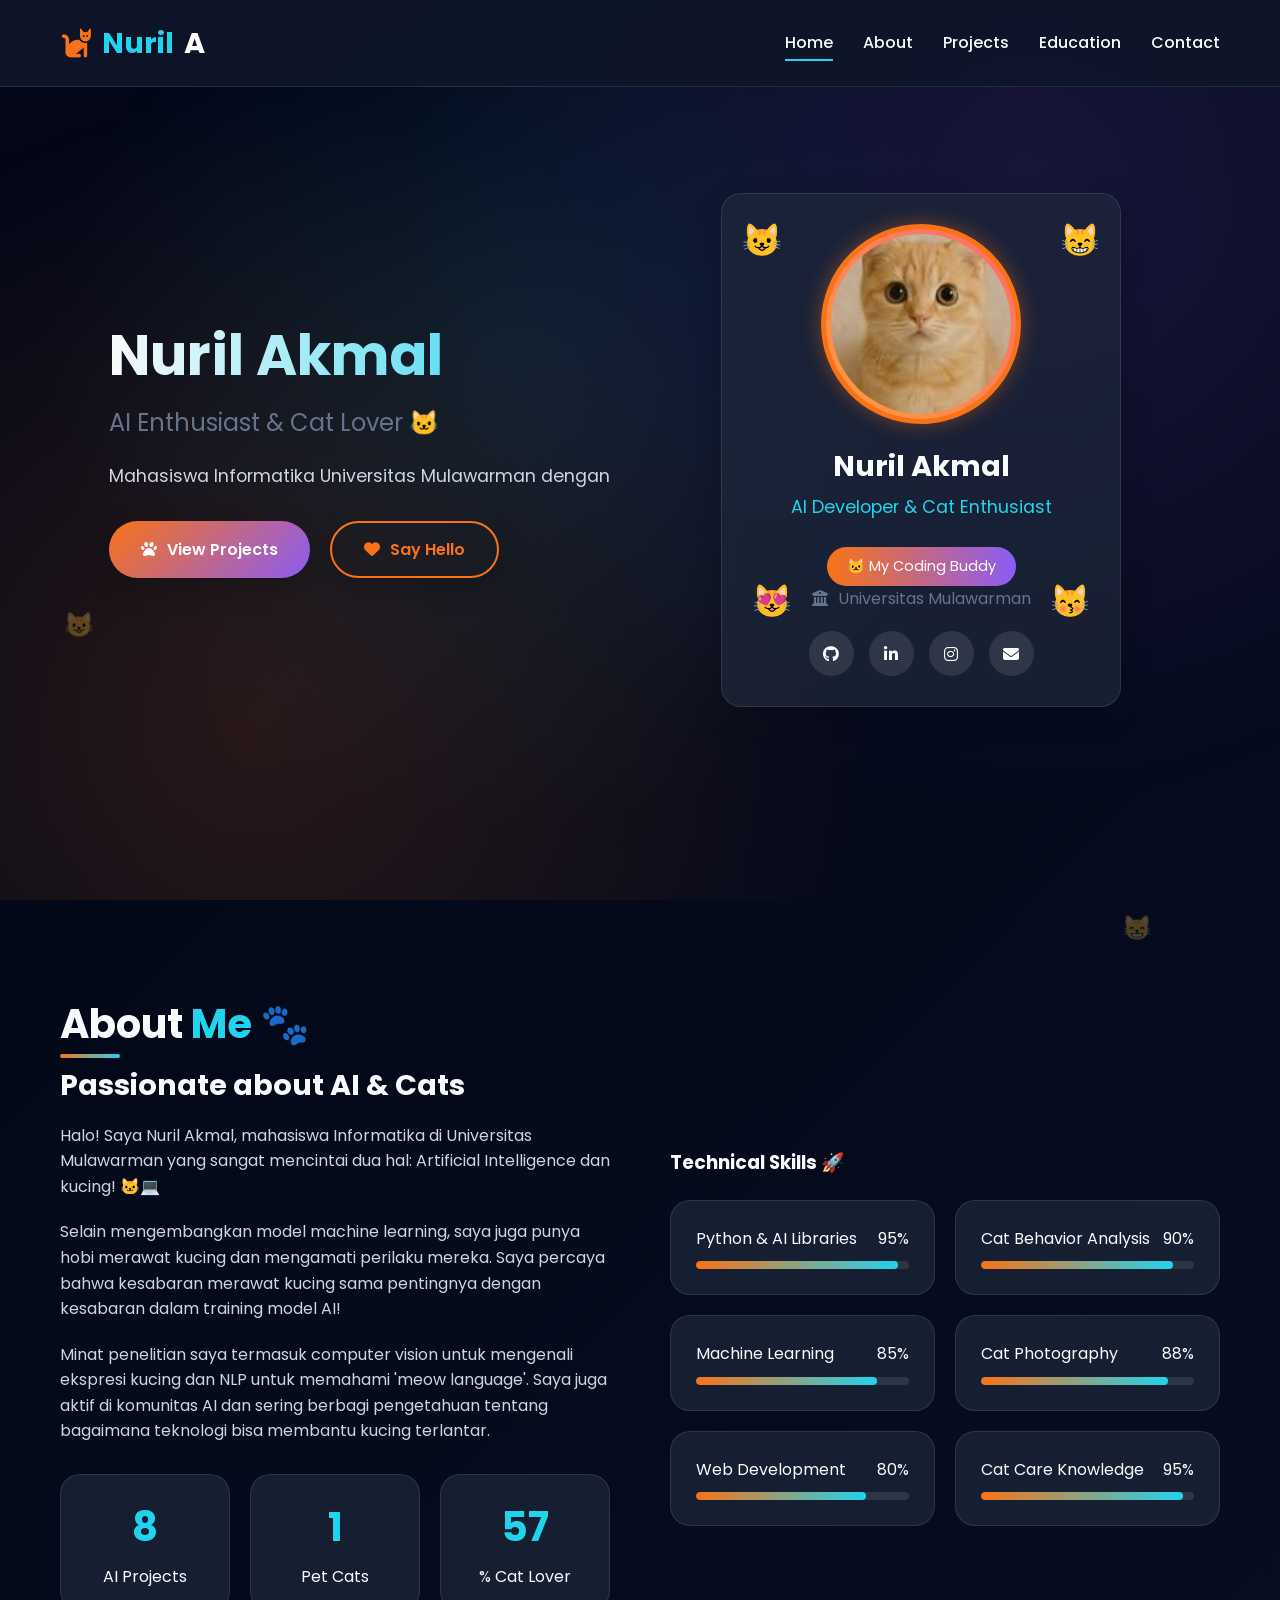
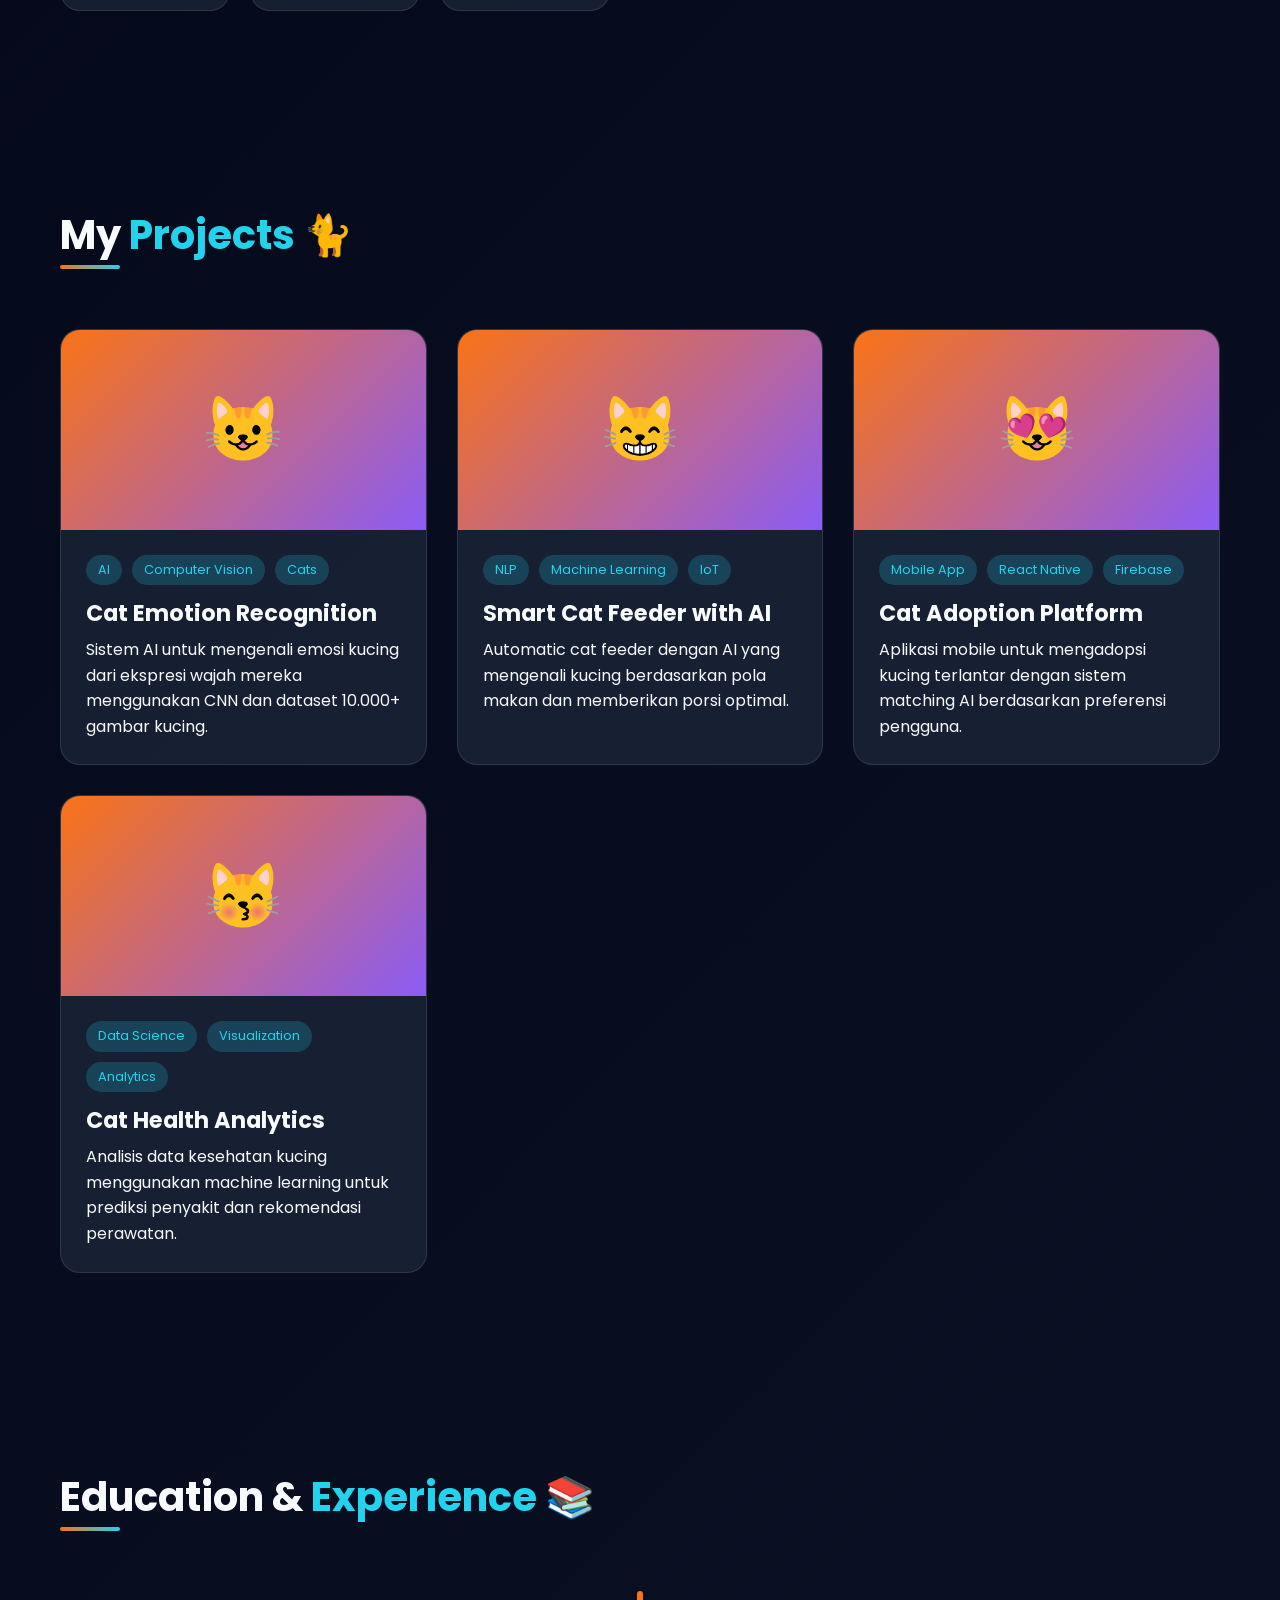
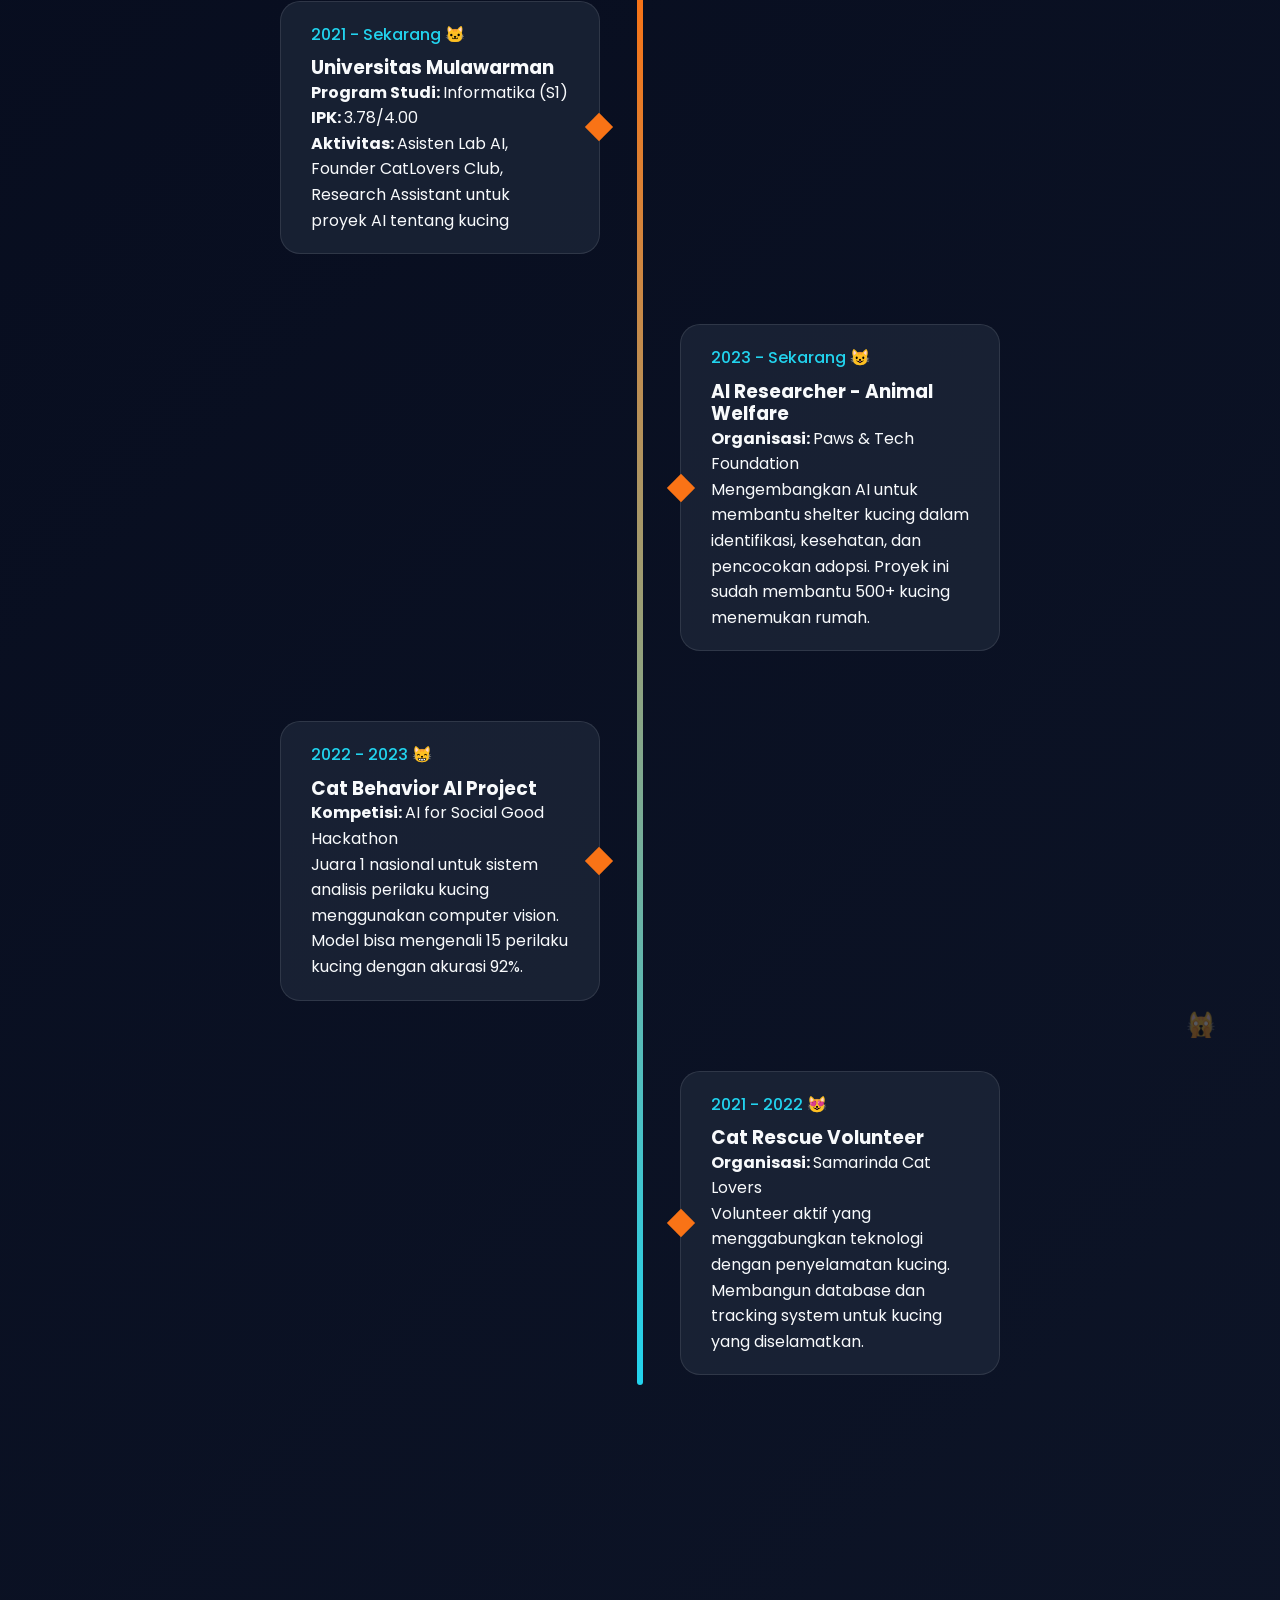
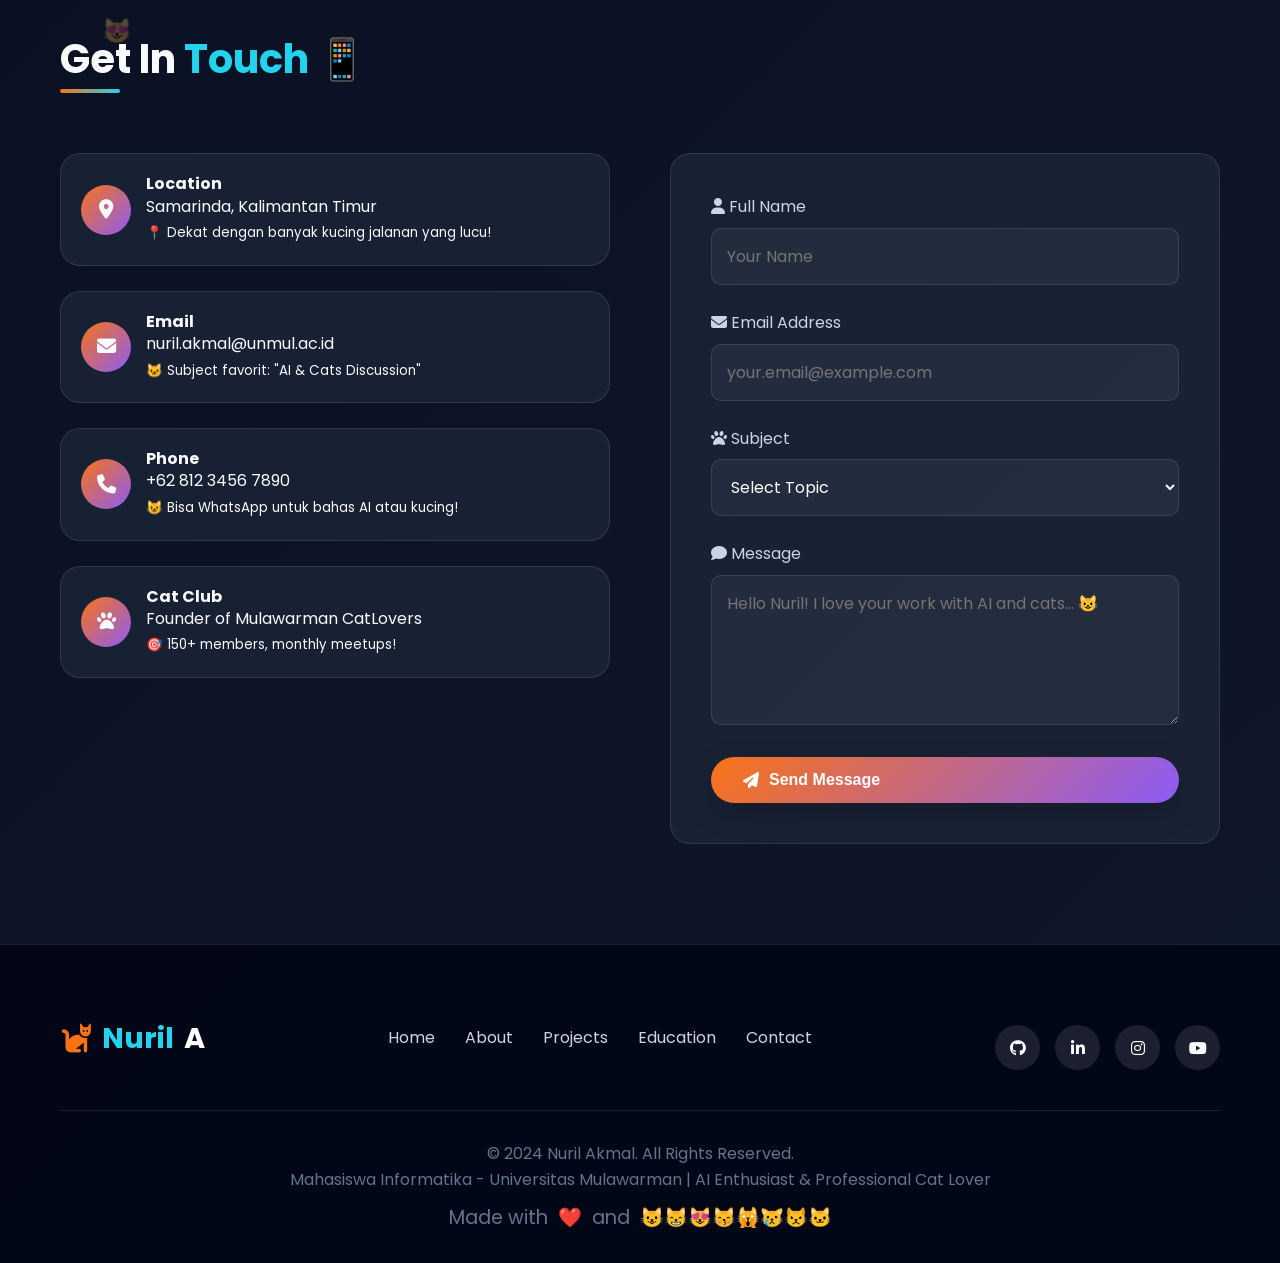
==== commit ddeafd2a: "gabut" ====
--- a/PORTOLIO/kucing.html
+++ b/PORTOLIO/kucing.html
@@ -919,9 +919,9 @@
                         <div class="cat-emoji">😽</div>
                         
                         <div class="profile-img">
-                            <img src="https://images.unsplash.com/photo-1514888286974-6d03bde4ba14?ixlib=rb-4.0.3&ixid=M3wxMjA3fDB8MHxwaG90by1wYWdlfHx8fGVufDB8fHx8fA%3D%3D&auto=format&fit=crop&w=774&q=80" alt="Kucing Imut">
-                        </div>
-                        
+                            <img src="kucing.jpg" alt="Kucing Imut">
+                        </div>
+                          
                         <div class="profile-info">
                             <h3>Nuril Akmal</h3>
                             <div class="title">AI Developer & Cat Enthusiast</div>
